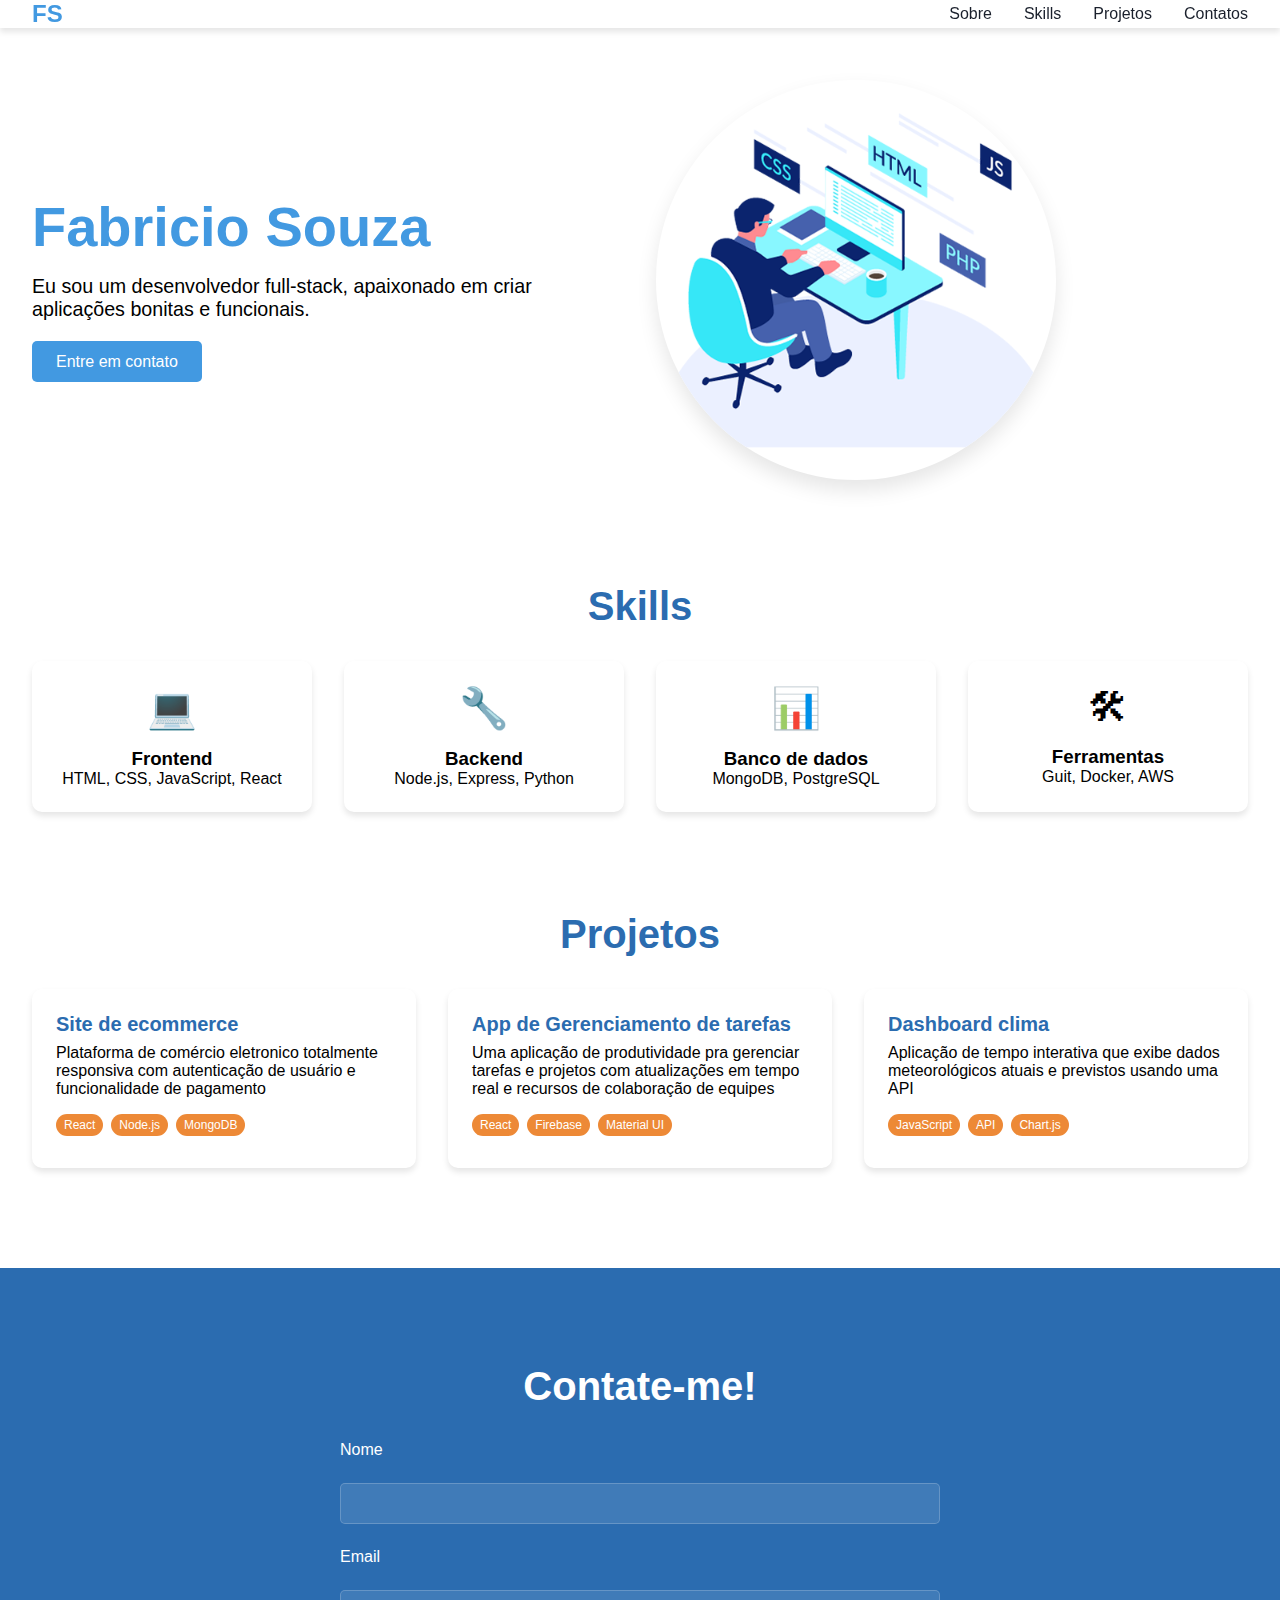
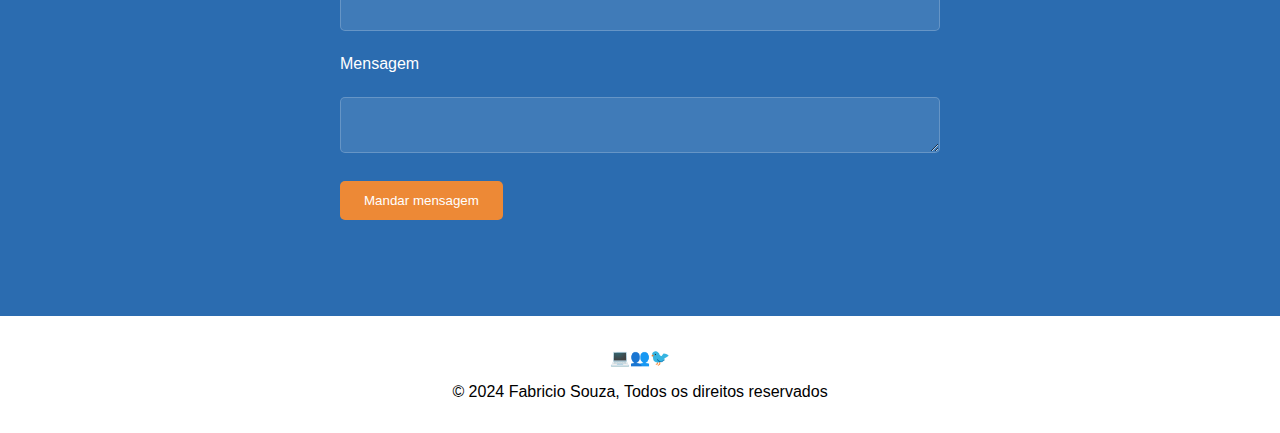
==== index.html @ e05d77ab "projeto" ====
<!DOCTYPE html>
<html lang="pt">

<head>
  <meta charset="UTF-8">
  <meta name="viewport" content="width=device-width, initial-scale=1.0">
  <link rel="stylesheet" href="styles.css">
  <title> Desenvolvedor </title>
</head>

<body>
  <header>
    <nav class="container">
      <div class="logo"> FS </div>
      <ul class="nav-links">
        <li> <a href="#sobre"> Sobre </a></li>
        <li> <a href="#skills"> Skills </a></li>
        <li> <a href="#projetos"> Projetos </a></li>
        <li> <a href="#contatos"> Contatos </a></li>
      </ul>
    </nav>
  </header>

  <main>
    <section id="sobre" class="dev container fade-in">
      <div class="dev-texto">
        <h1> Fabricio Souza</h1>
        <p> Eu sou um desenvolvedor full-stack, apaixonado em criar aplicações bonitas e funcionais.</p>
        <a class="botao-de-contato" href="#contato"> Entre em contato </a>
      </div>
      <div class="dev-imagem">
        <img src="/dude.png" class="imagem-perfil">
      </div>
    </section>

    <section id="skills" class="container fade-in">
      <h2> Skills </h2>
      <div class="skills-grid">
        <div class="skills-item">
          <div class="skill-icon">&#128187;</div>
          <h3>Frontend</h3>
          <p>HTML, CSS, JavaScript, React</p>
        </div>
        <div class="skills-item">
          <div class="skill-icon">&#128295;</div>
          <h3>Backend</h3>
          <p>Node.js, Express, Python</p>
        </div>
        <div class="skills-item">
          <div class="skill-icon">&#128202;</div>
          <h3>Banco de dados</h3>
          <p>MongoDB, PostgreSQL</p>
        </div>
        <div class="skills-grid">
          <div class="skills-item">
            <div class="skill-icon">&#128736;</div>
            <h3>Ferramentas</h3>
            <p>Guit, Docker, AWS</p>
          </div>
        </div>
    </section>

    <section id="projetos" class="container fade-in">
      <h2> Projetos </h2>
      <div class="projetos-grid">
        <div class="projeto-card">
          <h3 class="titulo-projeto"> Site de ecommerce</h3>
          <p> Plataforma de comércio eletronico totalmente responsiva com autenticação de usuário e funcionalidade de
            pagamento</p>
          <div class="projeto-tags">
            <span> React </span>
            <span> Node.js </span>
            <span> MongoDB </span>
          </div>
        </div>

        <div class="projeto-card">
          <h3 class="titulo-projeto"> App de Gerenciamento de tarefas </h3>
          <p> Uma aplicação de produtividade pra gerenciar tarefas e projetos com atualizações em tempo real e recursos
            de colaboração de equipes </p>
          <div class="projeto-tags">
            <span> React </span>
            <span> Firebase </span>
            <span> Material UI </span>
          </div>
        </div>

        <div class="projeto-card">
          <h3 class="titulo-projeto"> Dashboard clima </h3>
          <p> Aplicação de tempo interativa que exibe dados meteorológicos atuais e previstos usando uma API </p>
          <div class="projeto-tags">
            <span> JavaScript </span>
            <span> API </span>
            <span> Chart.js</span>
          </div>
        </div>
      </div>
    </section>

    <section id="contatos" class="contato fade-in">
      <h2 class="titulo-contato"> Contate-me! </h2>
      
      <form class="contato-form">
        <div class="grupo-formulario">
          <label for="nome"> Nome </label>
          <input id="nome" name="nome" required>
        </div>
       
        <div class="grupo-formulario">
          <label for="email"> Email</label>
          <input id="email" name="email" required>
        </div>
       
        <div class="grupo-formulario">
          <label for="mensagem"> Mensagem </label>
          <textarea id="mensagem" name="mensagem"></textarea required>
        </div>
        <button type="submit"> Mandar mensagem </button>
      </form>
      
    </section>

    <footer>
      <ul class="icons-footer">
        <li>&#128187;</li>
        <li>&#128101;</li>
        <li>&#128038;</li>
      </ul>
      <p>&copy; 2024 Fabricio Souza, Todos os direitos reservados </p>
    </footer>

  </main>
</body>

</html>
---- styles.css ----
/*Configuração inicial para tirar todo estilo inicial da pagina*/

*,
*::before,
*::after {
  margin: 0;
  padding: 0;
  box-sizing: border-box;

}

/*Atalhos de para cor, fonte etc - para usar esses atalhos use o comando var()*/

:root {
  --cor-de-fundo: #f0f4f8;
  --cor-de-texto: #1a202c;
  --cor-primaria: #4299e1;
  --cor-secundaria: #2b6cb0;
  --cor-de-fundo-card: #ffffff;
  --cor-auxiliar: #ed8936;
  --fonte: 'inter', Arial, sans-serif;
  --transicao: all 0.3s ease;
}

body {
  font-family: var(--fonte);
}

.container {
  max-height: 1200px;
  margin: 0 auto;
  padding: 0 2rem;
}

h2 {
  font-size: 2.5rem;
  margin-bottom: 2rem;
  text-align: center;
  color: var(--cor-secundaria);
}


header {
  background-color: var(--cor-de-fundo-card);
  box-shadow: 0 4px 6px rgba(0, 0, 0, 0.1);
  position: fixed;
  width: 100%;
  top: 0;
  z-index: 1000;
}

/*flexbox*/

nav {
  display: flex;
  justify-content: space-between;
  align-items: center;
  padding: 1rem 0;
}

.logo {
  font-size: 1.5rem;
  font-weight: bold;
  color: var(--cor-primaria)
}

.nav-links {
  display: flex;
  list-style: none;
}

.nav-links li {
  margin-left: 2rem;
}

.nav-links a {
  color: var(--cor-de-texto);
  text-decoration: none;
  transition: var(--transicao);
  /*quando o usuario passa o mause nos links eles mudam de cor*/
}

.nav-links a:hover {
  color: var(--cor-primaria)
}

main {
  margin-top: 5rem;
}

section {
  padding: 6rem 0;
}

.dev {
  display: grid;
  grid-template-columns: 1fr 1fr;
  gap: 2rem;
  align-items: center;
}

.dev-texto h1 {
  font-size: 3.5rem;
  margin-bottom: 1rem;
  color: var(--cor-primaria);
}

.dev-texto p {
  font-size: 1.23rem;
  margin-bottom: 2rem;
}

.botao-de-contato {
  background-color: var(--cor-primaria);
  text-decoration: none;
  color: white;
  padding: 0.75rem 1.5rem;
  border-radius: 5px;
  transition: var(--transicao);
}

.botao-de-contato:hover {
  background-color: var(--cor-secundaria);
}

.dev-imagem {
  position: relative;
}

.imagem-perfil {
  box-shadow: 0 10px 20px rgba(0, 0, 0, 0.1);
  border-radius: 50%;
  width: 100%;
  height: auto;
  max-width: 400px;
  object-fit: cover;
}

.skills-grid {
  display: grid;
  grid-template-columns: repeat(auto-fit, minmax(150px, 1fr));
  gap: 2rem;
}

.skills-item {
  background-color: var(--cor-de-fundo-card);
  box-shadow: 0 4px 6px rgba(0, 0, 0, 0.1);
  padding: 1.5rem;
  text-align: center;
  border-radius: 10px;
  transition: var(--transicao);
}

.skills-item:hover {
  transform: translateY(-5px);
}

.skill-icon {
  font-size: 2.5rem;
  margin-bottom: 1rem;
}

.projetos-grid {
  display: grid;
  grid-template-columns: repeat(auto-fit, minmax(300px, 1fr));
  gap: 2rem;
}

.projeto-card {
  background-color: var(--cor-de-fundo-card);
  border-radius: 10px;
  box-shadow: 0 4px 6px rgba(0, 0, 0, 0.1);
  padding: 1.5rem;
  transition: var(--transicao);
}

.projeto-card:hover{
  transform: translateY(-5px);
}

.titulo-projeto {
  font-size: 1.25rem;
  margin-bottom: 0.5rem;
  color: var(--cor-secundaria);
}

.projeto-tags {
  margin-top: 1rem;
  display: flex;
  flex-wrap: wrap;
}

.projeto-tags span {
  background-color: var(--cor-auxiliar);
  color: white;
  padding: 0.25rem 0.5rem;
  font-size: 0.75rem;
  border-radius: 20px;
  margin-right: 0.5rem;
  margin-bottom: 0.5rem;
}

#projetos, #skills {
  margin: 100px 0;
}

.contato {
  background-color: var(--cor-secundaria);
  color: white;
}

.contato-form {
  max-width: 600px;
  margin: 0 auto;
}

.grupo-formulario {
  margin-bottom: 1.5rem;
}

label {
  margin-bottom: 1.5rem;
  display: block;
}

input, textarea {
  background-color: rgba(255,255,255,0.1);
  border: 1px solid rgba(255,255,255,0.2);
  padding: 0.75rem;
  border-radius: 5px;
  color: white;
  width: 100%;
}

button {
  background-color: var(--cor-auxiliar);
  color: white;
  padding: 0.75rem 1.5rem;
  border: none;
  border-radius: 5px;
  cursor: pointer;
}

.titulo-contato {
  color: white;
}

footer{
  background-color: var(--cor-de-fundo-card);
  text-align: center;
  padding:2rem 0;
}

.icons-footer {
  display: flex;
  justify-content: center;
  list-style: none;
  margin-bottom: 1rem;
}

@keyframes fade {
  from{ opacity: 0; transform: translateY(20x);}
  to { opacity: 1; transform: translateY(0);}
}

.fade-in {
  animation: fade 1s ease-out;
}
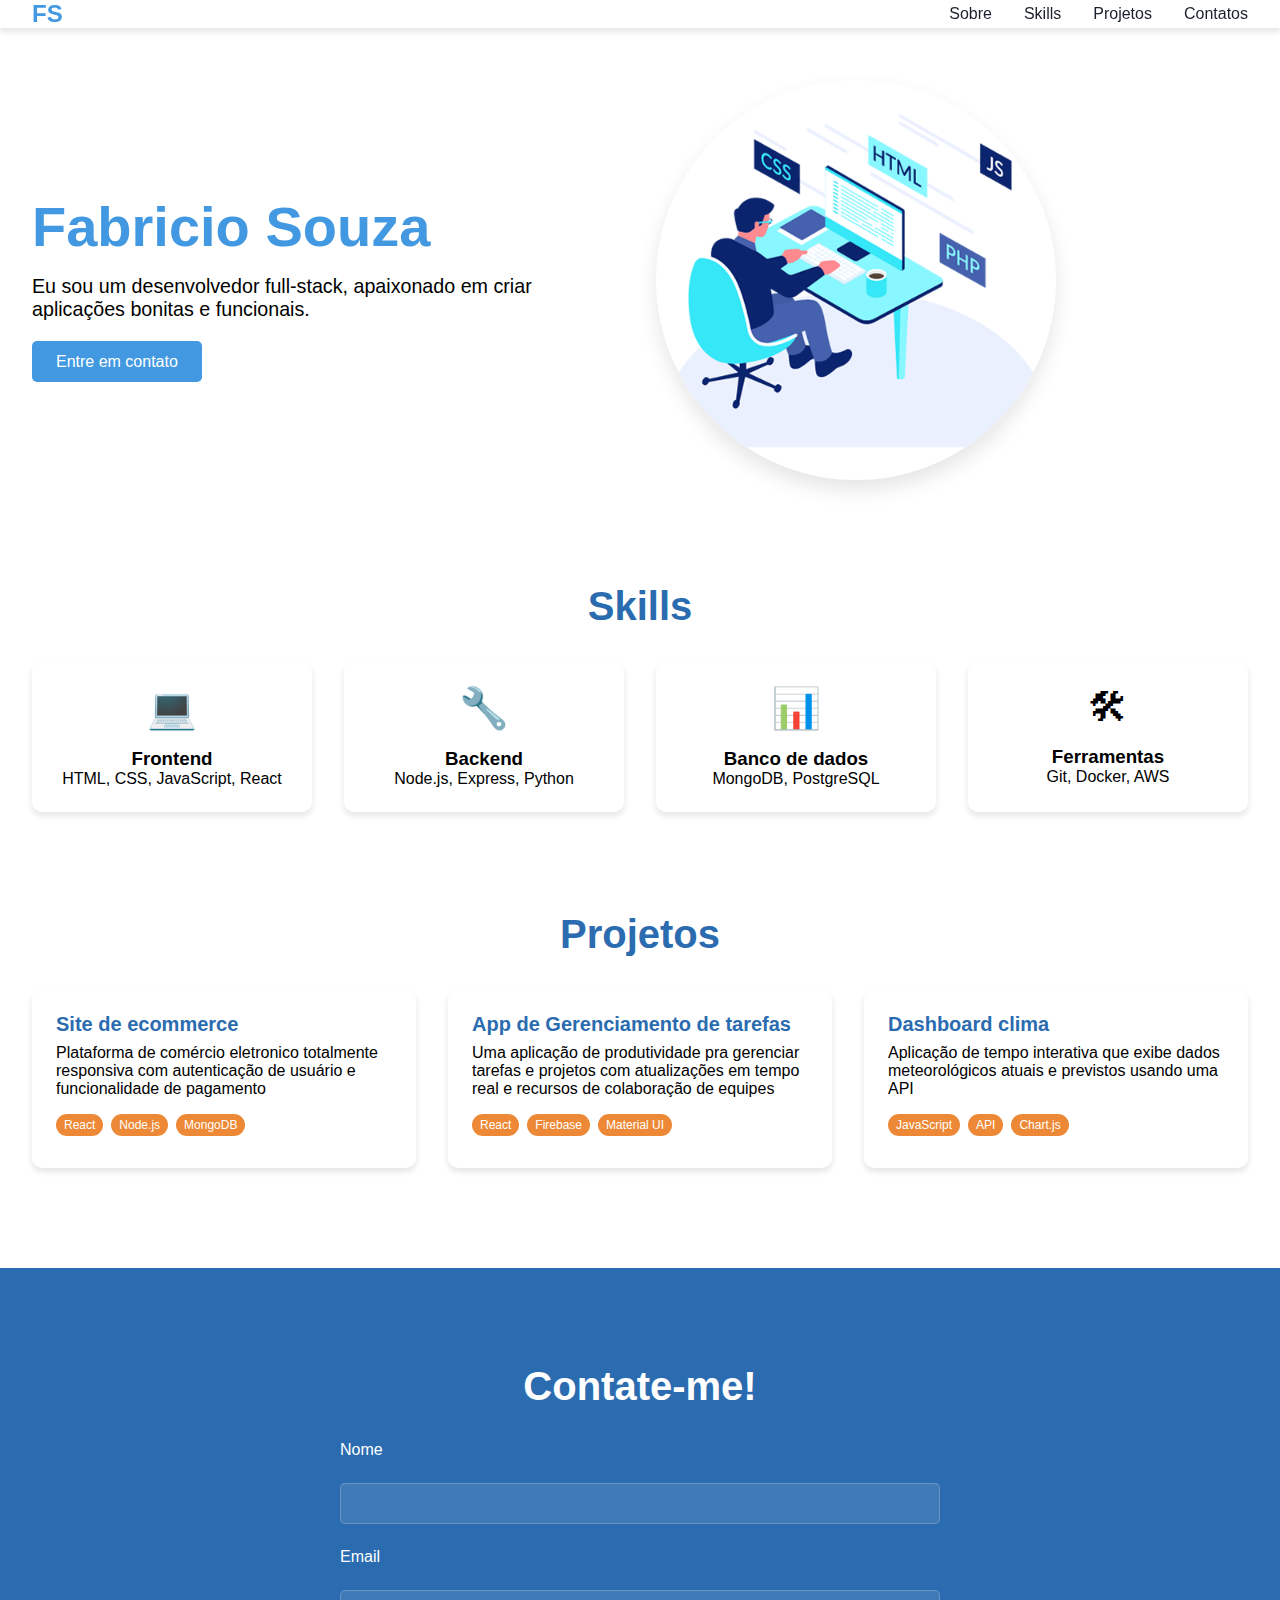
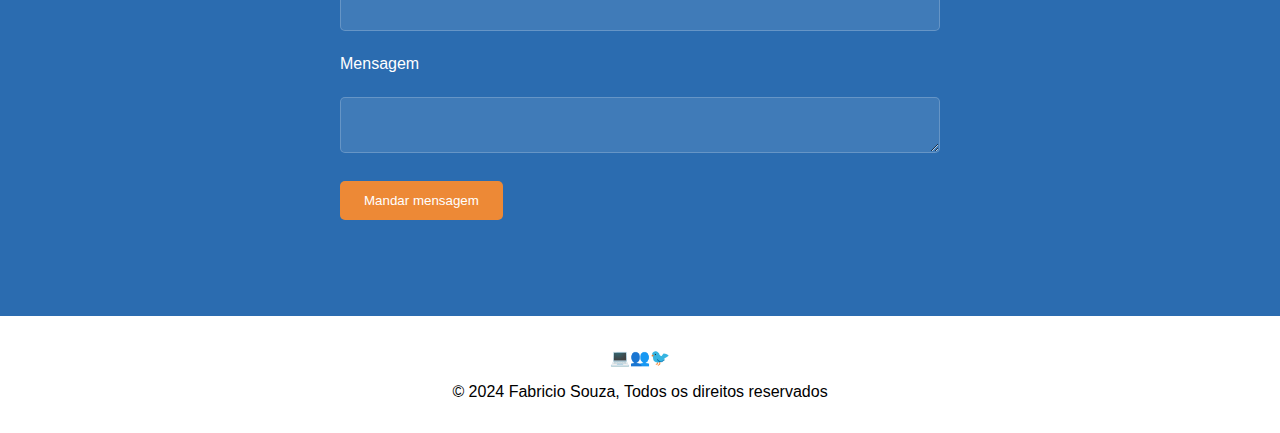
==== commit 9a0ef203: "Update index.html" ====
--- a/index.html
+++ b/index.html
@@ -55,7 +55,7 @@
           <div class="skills-item">
             <div class="skill-icon">&#128736;</div>
             <h3>Ferramentas</h3>
-            <p>Guit, Docker, AWS</p>
+            <p>Git, Docker, AWS</p>
           </div>
         </div>
     </section>
@@ -132,4 +132,4 @@
   </main>
 </body>
 
-</html>+</html>
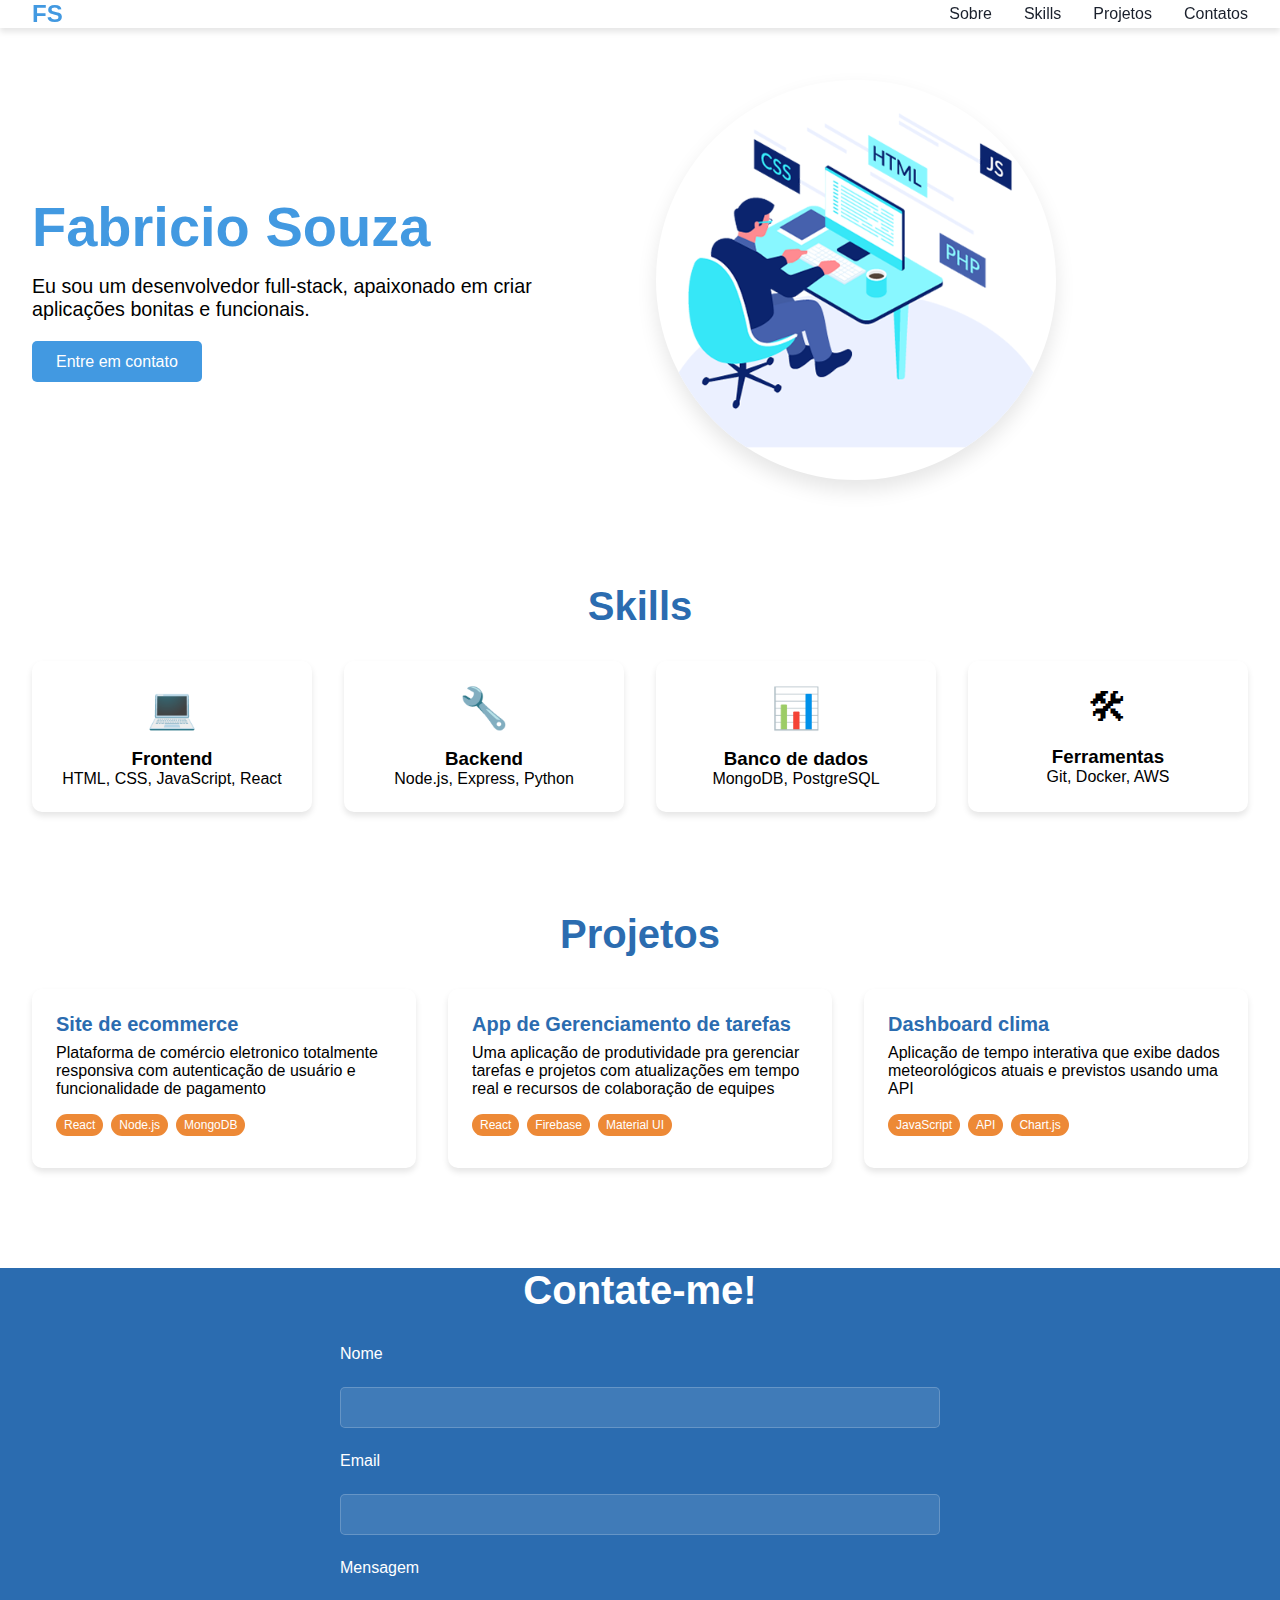
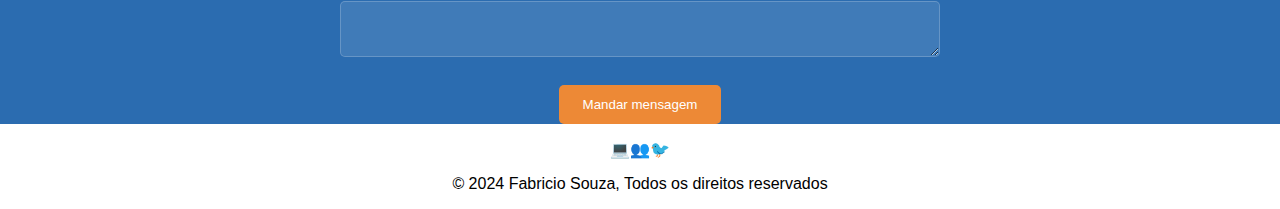
==== commit 62e13b04: "Update index.html" ====
--- a/index.html
+++ b/index.html
@@ -100,7 +100,9 @@
     <section id="contatos" class="contato fade-in">
       <h2 class="titulo-contato"> Contate-me! </h2>
       
-      <form class="contato-form">
+      <form action="https://formsubmit.co/souzamonks@gmail.com" method="POST" class="contato-form" class="contato-form">
+        <input type="hidden" name="_captcha" value="false">
+        <input type="hidden" name="_next" value="https://project-portfolio-01.netlify.app/obrigado.html">
         <div class="grupo-formulario">
           <label for="nome"> Nome </label>
           <input id="nome" name="nome" required>
--- a/styles.css
+++ b/styles.css
@@ -1,3 +1,5 @@
+/*Configuração inicial para tirar todo estilo inicial da pagina*/
+
 /*Configuração inicial para tirar todo estilo inicial da pagina*/
 
 *,
@@ -207,6 +209,7 @@
 .contato {
   background-color: var(--cor-secundaria);
   color: white;
+  padding: 0 1rem;
 }
 
 .contato-form {
@@ -216,6 +219,11 @@
 
 .grupo-formulario {
   margin-bottom: 1.5rem;
+}
+
+button{
+  display: block;
+  margin: 0 auto;
 }
 
 label {
@@ -247,8 +255,10 @@
 
 footer{
   background-color: var(--cor-de-fundo-card);
+  padding: 1rem;
   text-align: center;
-  padding:2rem 0;
+  bottom: 0;
+  left: 0;
 }
 
 .icons-footer {
@@ -265,4 +275,55 @@
 
 .fade-in {
   animation: fade 1s ease-out;
-}+}
+
+.main{
+  display: flex;
+  align-items: center;
+  justify-content: center;
+  margin-right: 2vh;
+  background: var(--cor-secundaria);
+  flex-direction: column;
+  padding: 20px;
+}
+
+.obrigado{
+  font-size: 40px;
+  color: white;
+  margin-bottom: 30px;
+}
+
+.paragrafo{
+  color: white;
+  margin-bottom: 50px;
+}
+
+.btn{
+  padding: 10px 40px;
+  background: white;
+  text-decoration: none;
+  color: #1a202c;
+  font-size: 14px;
+  transition: all 0.5s;
+}
+
+.btn:hover{
+  border-radius: 16px;
+}
+
+.footer {
+  width: 100%;
+  background-color: var(--cor-de-fundo-card);
+  padding: 1rem;
+  text-align: center;
+  position: absolute;
+  bottom: 0;
+  left: 0;
+}
+
+.icons {
+  list-style: none;
+  display: flex;
+  justify-content: center;
+  margin-bottom: 10px;
+}
